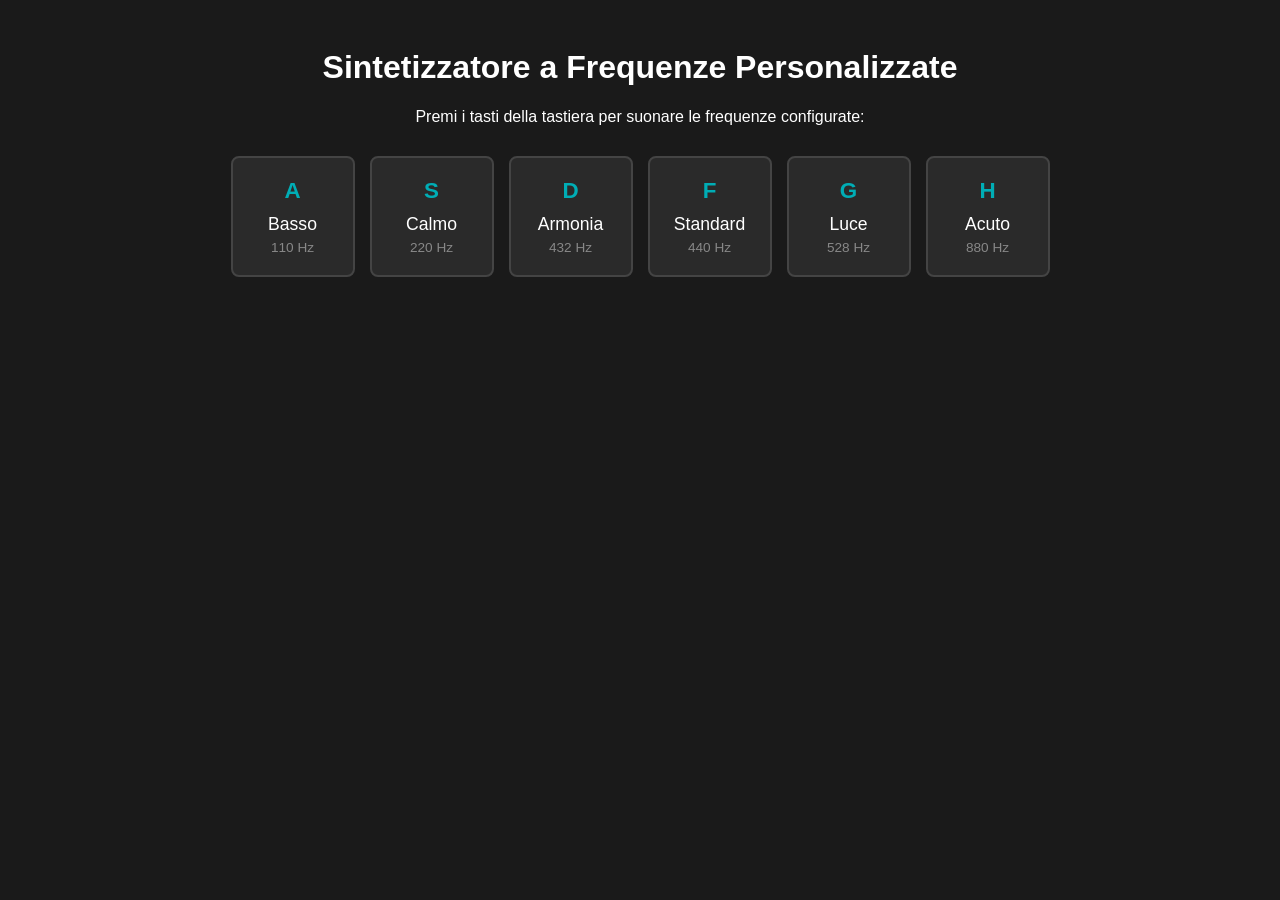
==== synth.html @ 0ccb22bb "Add files via upload" ====
<!DOCTYPE html>
<html lang="it">
<head>
  <meta charset="UTF-8">
  <title>Custom Frequency Synth</title>
  <style>
    body { font-family: sans-serif; background: #1a1a1a; color: #fff; text-align: center; padding: 20px; }
    .synth-container { display: flex; justify-content: center; gap: 15px; margin-top: 30px; }
    .key {
      border: 2px solid #444; background: #2a2a2a; border-radius: 8px;
      padding: 20px 15px; min-width: 90px; text-align: center; transition: all 0.1s;
    }
    .key.active { background: #00adb5; border-color: #eee; transform: translateY(4px); }
    .shortcut { font-size: 1.4em; font-weight: bold; color: #00adb5; }
    .key.active .shortcut { color: #fff; }
    .custom-name { font-size: 1.1em; margin: 10px 0 5px; }
    .freq { font-size: 0.85em; color: #888; }
  </style>
</head>
<body>

  <h1>Sintetizzatore a Frequenze Personalizzate</h1>
  <p>Premi i tasti della tastiera per suonare le frequenze configurate:</p>

  <div class="synth-container" id="synth"></div>

  <script>
    // 1. CONFIGURAZIONE: Personalizza tasto, nome e frequenza (Hz)
    const soundMap = [
      { key: 'a', name: 'Basso',    freq: 110.0 }, // La1
      { key: 's', name: 'Calmo',    freq: 220.0 }, // La2
      { key: 'd', name: 'Armonia',  freq: 432.0 }, // 432 Hz
      { key: 'f', name: 'Standard', freq: 440.0 }, // La3 (440 Hz)
      { key: 'g', name: 'Luce',     freq: 528.0 }, // 528 Hz (Solfeggio)
      { key: 'h', name: 'Acuto',    freq: 880.0 }  // La4
    ];

    // 2. WEB AUDIO API INITIALIZATION
    let audioCtx = null;
    const activeOscillators = {};

    function initAudio() {
      if (!audioCtx) {
        audioCtx = new (window.AudioContext || window.webkitAudioContext)();
      }
    }

    // 3. GENERAZIONE INTERFACCIA GRAFICA
    const container = document.getElementById('synth');
    soundMap.forEach(item => {
      const div = document.createElement('div');
      div.className = 'key';
      div.id = `key-${item.key}`;
      div.innerHTML = `
        <div class="shortcut">${item.key.toUpperCase()}</div>
        <div class="custom-name">${item.name}</div>
        <div class="freq">${item.freq} Hz</div>
      `;
      container.appendChild(div);
    });

    // 4. FUNZIONI AUDIO (PLAY / STOP)
    function playFrequency(key, freq) {
      initAudio();
      if (activeOscillators[key]) return; // Evita ripetizioni se il tasto è tenuto premuto

      const osc = audioCtx.createOscillator();
      const gainNode = audioCtx.createGain();

      osc.type = 'sine'; // Tipi disponibili: 'sine', 'square', 'sawtooth', 'triangle'
      osc.frequency.setValueAtTime(freq, audioCtx.currentTime);

      // Inviluppo per evitare il "clic" audio all'avvio
      gainNode.gain.setValueAtTime(0, audioCtx.currentTime);
      gainNode.gain.linearRampToValueAtTime(0.2, audioCtx.currentTime + 0.05);

      osc.connect(gainNode);
      gainNode.connect(audioCtx.destination);

      osc.start();
      activeOscillators[key] = { osc, gainNode };

      const keyEl = document.getElementById(`key-${key}`);
      if (keyEl) keyEl.classList.add('active');
    }

    function stopFrequency(key) {
      if (!activeOscillators[key]) return;

      const { osc, gainNode } = activeOscillators[key];
      // Inviluppo di rilascio dolce
      gainNode.gain.linearRampToValueAtTime(0.001, audioCtx.currentTime + 0.1);
      
      setTimeout(() => {
        osc.stop();
        osc.disconnect();
        delete activeOscillators[key];
      }, 100);

      const keyEl = document.getElementById(`key-${key}`);
      if (keyEl) keyEl.classList.remove('active');
    }

    // 5. EVENT LISTENERS PER LA TASTIERA
    window.addEventListener('keydown', (e) => {
      const key = e.key.toLowerCase();
      const match = soundMap.find(item => item.key === key);
      if (match) playFrequency(match.key, match.freq);
    });

    window.addEventListener('keyup', (e) => {
      const key = e.key.toLowerCase();
      const match = soundMap.find(item => item.key === key);
      if (match) stopFrequency(match.key);
    });
  </script>
</body>
</html>
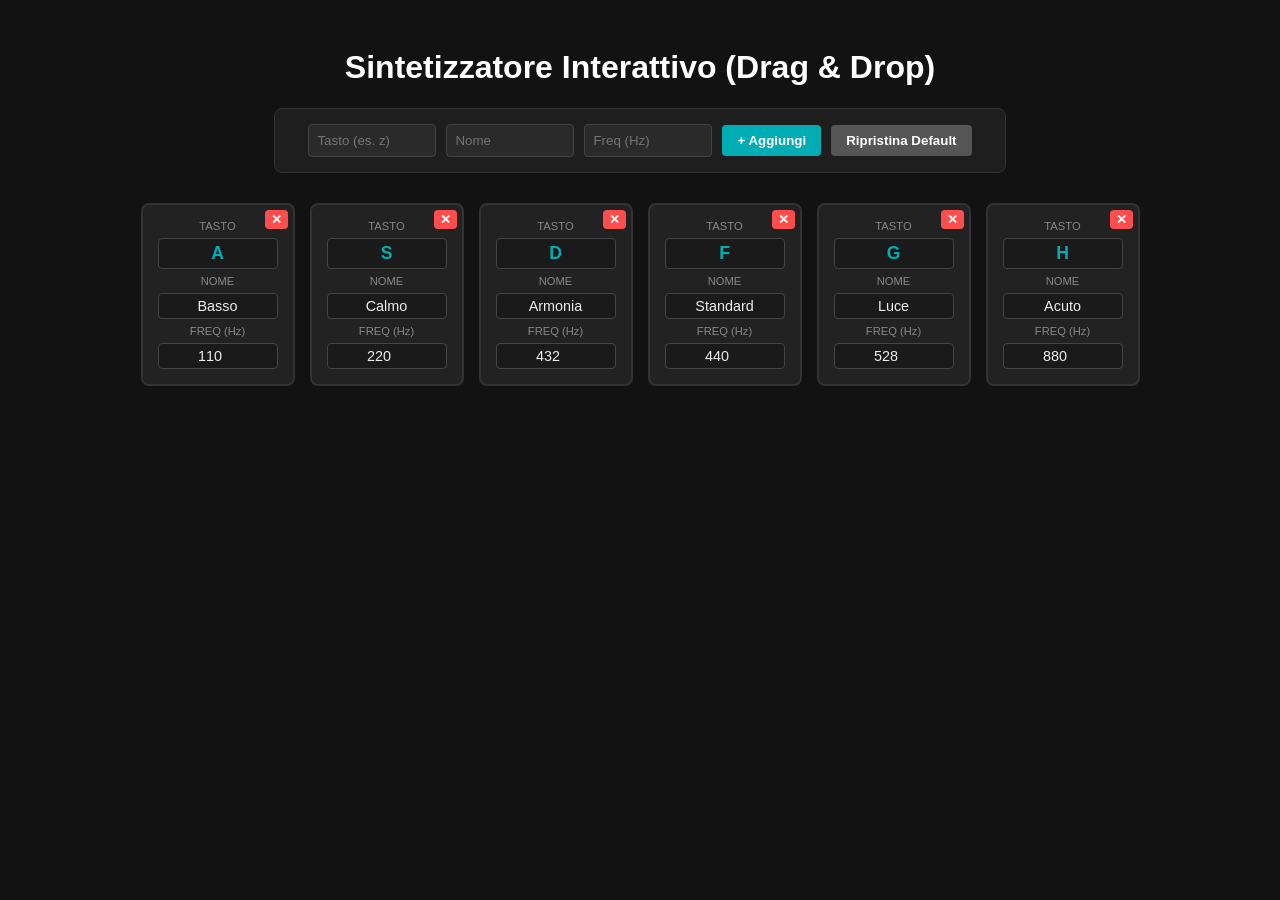
==== commit 722f9f62: "editable buttons, draggable buttons, Add feature, back-to-default feature" ====
--- a/synth.html
+++ b/synth.html
@@ -2,40 +2,81 @@
 <html lang="it">
 <head>
   <meta charset="UTF-8">
-  <title>Custom Frequency Synth</title>
+  <title>Custom Frequency Synth - Drag & Drop Editor</title>
   <style>
-    body { font-family: sans-serif; background: #1a1a1a; color: #fff; text-align: center; padding: 20px; }
-    .synth-container { display: flex; justify-content: center; gap: 15px; margin-top: 30px; }
-    .key {
-      border: 2px solid #444; background: #2a2a2a; border-radius: 8px;
-      padding: 20px 15px; min-width: 90px; text-align: center; transition: all 0.1s;
-    }
-    .key.active { background: #00adb5; border-color: #eee; transform: translateY(4px); }
-    .shortcut { font-size: 1.4em; font-weight: bold; color: #00adb5; }
-    .key.active .shortcut { color: #fff; }
-    .custom-name { font-size: 1.1em; margin: 10px 0 5px; }
-    .freq { font-size: 0.85em; color: #888; }
+    body { font-family: sans-serif; background: #121212; color: #fff; text-align: center; padding: 20px; }
+    
+    /* Form e Controlli */
+    .editor-panel {
+      background: #1e1e1e; border: 1px solid #333; border-radius: 8px;
+      padding: 15px; max-width: 700px; margin: 0 auto 30px auto;
+      display: flex; gap: 10px; justify-content: center; align-items: center; flex-wrap: wrap;
+    }
+    .editor-panel input {
+      padding: 8px; border-radius: 4px; border: 1px solid #444; background: #2a2a2a; color: #fff; width: 110px;
+    }
+    .editor-panel button, .btn-delete {
+      padding: 8px 15px; border-radius: 4px; border: none; background: #00adb5; color: #fff; cursor: pointer; font-weight: bold;
+    }
+    .editor-panel button:hover { background: #008c93; }
+    .btn-reset { background: #555 !important; }
+    .btn-reset:hover { background: #666 !important; }
+
+    /* Contenitore Sintetizzatore */
+    .synth-container { display: flex; justify-content: center; gap: 15px; flex-wrap: wrap; }
+    .key-card {
+      border: 2px solid #333; background: #222; border-radius: 8px;
+      padding: 15px; width: 120px; display: flex; flex-direction: column; gap: 6px; position: relative; transition: all 0.1s;
+      cursor: grab;
+    }
+    .key-card:active { cursor: grabbing; }
+    .key-card.dragging { opacity: 0.4; border-color: #00adb5; }
+    .key-card.drag-over { border-color: #fff; transform: scale(1.05); }
+    .key-card.active { background: #00adb5; border-color: #fff; transform: translateY(4px); }
+    .key-card.active input { background: transparent; color: #fff; border-color: rgba(255,255,255,0.5); }
+    
+    /* Input dentro la scheda */
+    .key-card input {
+      background: #1a1a1a; border: 1px solid #444; color: #eee;
+      border-radius: 4px; padding: 4px; text-align: center; font-size: 0.9em;
+    }
+    .key-card input.key-shortcut { font-weight: bold; font-size: 1.1em; color: #00adb5; text-transform: uppercase; }
+    .key-card.active input.key-shortcut { color: #fff; }
+    
+    .btn-delete { background: #ff4d4d; padding: 2px 6px; font-size: 0.8em; position: absolute; top: 5px; right: 5px; }
+    .btn-delete:hover { background: #cc0000; }
   </style>
 </head>
 <body>
 
-  <h1>Sintetizzatore a Frequenze Personalizzate</h1>
-  <p>Premi i tasti della tastiera per suonare le frequenze configurate:</p>
-
+  <h1>Sintetizzatore Interattivo (Drag & Drop)</h1>
+
+  <!-- Form di Inserimento & Reset -->
+  <div class="editor-panel">
+    <input type="text" id="newKey" placeholder="Tasto (es. z)" maxlength="1">
+    <input type="text" id="newName" placeholder="Nome">
+    <input type="number" id="newFreq" placeholder="Freq (Hz)" step="0.1">
+    <button onclick="addKey()">+ Aggiungi</button>
+    <button class="btn-reset" onclick="resetDefaults()">Ripristina Default</button>
+  </div>
+
+  <!-- Area Tastiera Synth -->
   <div class="synth-container" id="synth"></div>
 
   <script>
-    // 1. CONFIGURAZIONE: Personalizza tasto, nome e frequenza (Hz)
-    const soundMap = [
-      { key: 'a', name: 'Basso',    freq: 110.0 }, // La1
-      { key: 's', name: 'Calmo',    freq: 220.0 }, // La2
-      { key: 'd', name: 'Armonia',  freq: 432.0 }, // 432 Hz
-      { key: 'f', name: 'Standard', freq: 440.0 }, // La3 (440 Hz)
-      { key: 'g', name: 'Luce',     freq: 528.0 }, // 528 Hz (Solfeggio)
-      { key: 'h', name: 'Acuto',    freq: 880.0 }  // La4
+    // 1. CONFIGURAZIONE DI DEFAULT
+    const defaultSoundMap = [
+      { key: 'a', name: 'Basso',    freq: 110.0 },
+      { key: 's', name: 'Calmo',    freq: 220.0 },
+      { key: 'd', name: 'Armonia',  freq: 432.0 },
+      { key: 'f', name: 'Standard', freq: 440.0 },
+      { key: 'g', name: 'Luce',     freq: 528.0 },
+      { key: 'h', name: 'Acuto',    freq: 880.0 }
     ];
 
-    // 2. WEB AUDIO API INITIALIZATION
+    let soundMap = JSON.parse(localStorage.getItem('myCustomSynth')) || [...defaultSoundMap];
+
+    // 2. AUDIO CONTEXT
     let audioCtx = null;
     const activeOscillators = {};
 
@@ -45,32 +86,135 @@
       }
     }
 
-    // 3. GENERAZIONE INTERFACCIA GRAFICA
-    const container = document.getElementById('synth');
-    soundMap.forEach(item => {
-      const div = document.createElement('div');
-      div.className = 'key';
-      div.id = `key-${item.key}`;
-      div.innerHTML = `
-        <div class="shortcut">${item.key.toUpperCase()}</div>
-        <div class="custom-name">${item.name}</div>
-        <div class="freq">${item.freq} Hz</div>
-      `;
-      container.appendChild(div);
-    });
-
-    // 4. FUNZIONI AUDIO (PLAY / STOP)
+    function saveState() {
+      localStorage.setItem('myCustomSynth', JSON.stringify(soundMap));
+    }
+
+    // 3. RENDERING DINAMICO & DRAG AND DROP LOGIC
+    let draggedIndex = null;
+
+    function renderSynth() {
+      const container = document.getElementById('synth');
+      container.innerHTML = '';
+
+      soundMap.forEach((item, index) => {
+        const card = document.createElement('div');
+        card.className = 'key-card';
+        card.id = `key-${item.key.toLowerCase()}`;
+        card.setAttribute('draggable', 'true');
+        card.dataset.index = index;
+
+        card.innerHTML = `
+          <button class="btn-delete" onclick="removeKey(${index})">✕</button>
+          <label style="font-size:0.7em; color:#888; pointer-events:none;">TASTO</label>
+          <input type="text" class="key-shortcut" value="${item.key}" maxlength="1" onchange="updateItem(${index}, 'key', this.value)">
+          
+          <label style="font-size:0.7em; color:#888; pointer-events:none;">NOME</label>
+          <input type="text" value="${item.name}" onchange="updateItem(${index}, 'name', this.value)">
+          
+          <label style="font-size:0.7em; color:#888; pointer-events:none;">FREQ (Hz)</label>
+          <input type="number" value="${item.freq}" step="0.1" onchange="updateItem(${index}, 'freq', this.value)">
+        `;
+
+        // Eventi Drag & Drop
+        card.addEventListener('dragstart', (e) => {
+          draggedIndex = index;
+          card.classList.add('dragging');
+          e.dataTransfer.effectAllowed = 'move';
+        });
+
+        card.addEventListener('dragend', () => {
+          card.classList.remove('dragging');
+          document.querySelectorAll('.key-card').forEach(c => c.classList.remove('drag-over'));
+        });
+
+        card.addEventListener('dragover', (e) => {
+          e.preventDefault();
+          e.dataTransfer.dropEffect = 'move';
+          card.classList.add('drag-over');
+        });
+
+        card.addEventListener('dragleave', () => {
+          card.classList.remove('drag-over');
+        });
+
+        card.addEventListener('drop', (e) => {
+          e.preventDefault();
+          card.classList.remove('drag-over');
+
+          if (draggedIndex !== null && draggedIndex !== index) {
+            // Scambia gli elementi nell'array
+            const movedItem = soundMap.splice(draggedIndex, 1)[0];
+            soundMap.splice(index, 0, movedItem);
+
+            saveState();
+            renderSynth();
+          }
+        });
+
+        container.appendChild(card);
+      });
+    }
+
+    // 4. GESTIONE STATO (AGGIUNGI, MODIFICA, ELIMINA, RESET)
+    function addKey() {
+      const keyInput = document.getElementById('newKey');
+      const nameInput = document.getElementById('newName');
+      const freqInput = document.getElementById('newFreq');
+
+      if (!keyInput.value || !freqInput.value) {
+        alert("Inserisci almeno il tasto e la frequenza!");
+        return;
+      }
+
+      soundMap.push({
+        key: keyInput.value.toLowerCase(),
+        name: nameInput.value || 'Nota',
+        freq: parseFloat(freqInput.value)
+      });
+
+      saveState();
+      renderSynth();
+
+      keyInput.value = '';
+      nameInput.value = '';
+      freqInput.value = '';
+    }
+
+    function updateItem(index, property, value) {
+      if (property === 'freq') value = parseFloat(value) || 0;
+      if (property === 'key') value = value.toLowerCase();
+      
+      soundMap[index][property] = value;
+      saveState();
+      renderSynth();
+    }
+
+    function removeKey(index) {
+      soundMap.splice(index, 1);
+      saveState();
+      renderSynth();
+    }
+
+    function resetDefaults() {
+      if (confirm("Vuoi davvero ripristinare i tasti di default?")) {
+        soundMap = JSON.parse(JSON.stringify(defaultSoundMap));
+        saveState();
+        renderSynth();
+      }
+    }
+
+    // 5. MOTORE AUDIO
     function playFrequency(key, freq) {
       initAudio();
-      if (activeOscillators[key]) return; // Evita ripetizioni se il tasto è tenuto premuto
+      if (activeOscillators[key]) return;
 
       const osc = audioCtx.createOscillator();
       const gainNode = audioCtx.createGain();
 
-      osc.type = 'sine'; // Tipi disponibili: 'sine', 'square', 'sawtooth', 'triangle'
+      osc.type = 'sine';
       osc.frequency.setValueAtTime(freq, audioCtx.currentTime);
 
-      // Inviluppo per evitare il "clic" audio all'avvio
       gainNode.gain.setValueAtTime(0, audioCtx.currentTime);
       gainNode.gain.linearRampToValueAtTime(0.2, audioCtx.currentTime + 0.05);
 
@@ -88,7 +232,6 @@
       if (!activeOscillators[key]) return;
 
       const { osc, gainNode } = activeOscillators[key];
-      // Inviluppo di rilascio dolce
       gainNode.gain.linearRampToValueAtTime(0.001, audioCtx.currentTime + 0.1);
       
       setTimeout(() => {
@@ -101,18 +244,25 @@
       if (keyEl) keyEl.classList.remove('active');
     }
 
-    // 5. EVENT LISTENERS PER LA TASTIERA
+    // 6. EVENT LISTENERS
     window.addEventListener('keydown', (e) => {
+      if (['INPUT', 'TEXTAREA'].includes(document.activeElement.tagName)) return;
+
       const key = e.key.toLowerCase();
-      const match = soundMap.find(item => item.key === key);
-      if (match) playFrequency(match.key, match.freq);
+      const match = soundMap.find(item => item.key.toLowerCase() === key);
+      if (match) playFrequency(match.key.toLowerCase(), match.freq);
     });
 
     window.addEventListener('keyup', (e) => {
+      if (['INPUT', 'TEXTAREA'].includes(document.activeElement.tagName)) return;
+
       const key = e.key.toLowerCase();
-      const match = soundMap.find(item => item.key === key);
-      if (match) stopFrequency(match.key);
+      const match = soundMap.find(item => item.key.toLowerCase() === key);
+      if (match) stopFrequency(match.key.toLowerCase());
     });
+
+    // Inizializza l'interfaccia all'avvio
+    renderSynth();
   </script>
 </body>
 </html>
